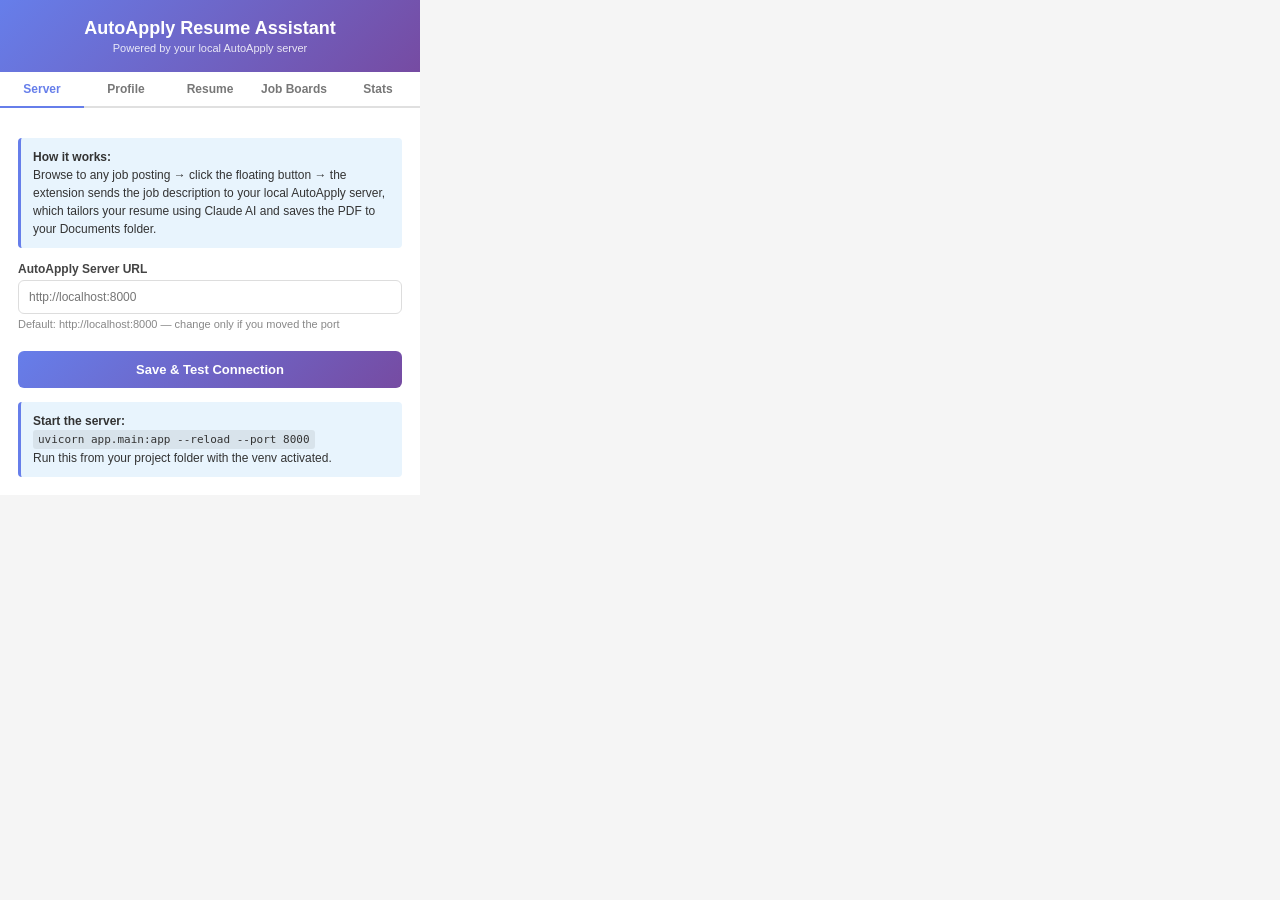
==== extension/popup.html @ b97ec0a1 "Merge Chrome extension + wire to backend; fill CLAUDE.md Chrome extension (extension/): - manifest.j" ====
<!DOCTYPE html>
<html lang="en">
<head>
  <meta charset="UTF-8">
  <title>AutoApply Resume Assistant</title>
  <style>
    * { margin: 0; padding: 0; box-sizing: border-box; }
    body {
      width: 420px;
      min-height: 480px;
      font-family: -apple-system, BlinkMacSystemFont, 'Segoe UI', sans-serif;
      background: #f5f5f5;
      color: #333;
    }
    .header {
      background: linear-gradient(135deg, #667eea 0%, #764ba2 100%);
      padding: 18px 20px;
      color: white;
      text-align: center;
    }
    .header h1 { font-size: 18px; margin-bottom: 3px; }
    .header p  { font-size: 11px; opacity: 0.85; }

    .tabs {
      display: flex;
      background: white;
      border-bottom: 2px solid #e0e0e0;
    }
    .tab {
      flex: 1;
      padding: 10px 4px;
      text-align: center;
      cursor: pointer;
      background: white;
      border: none;
      font-size: 12px;
      font-weight: 600;
      color: #777;
      transition: color 0.2s;
    }
    .tab.active { color: #667eea; border-bottom: 2px solid #667eea; margin-bottom: -2px; }

    .tab-content { display: none; padding: 18px; background: white; max-height: 420px; overflow-y: auto; }
    .tab-content.active { display: block; }

    .form-group { margin-bottom: 13px; }
    .form-group label { display: block; margin-bottom: 4px; font-weight: 600; font-size: 12px; color: #444; }
    .form-group input, .form-group textarea {
      width: 100%;
      padding: 9px 10px;
      border: 1.5px solid #ddd;
      border-radius: 6px;
      font-size: 12px;
      font-family: inherit;
      transition: border-color 0.2s;
    }
    .form-group input:focus, .form-group textarea:focus { outline: none; border-color: #667eea; }
    .form-group textarea { resize: vertical; min-height: 110px; }

    .btn {
      width: 100%;
      padding: 11px;
      border: none;
      border-radius: 6px;
      font-size: 13px;
      font-weight: 600;
      cursor: pointer;
      margin-top: 8px;
      transition: opacity 0.2s;
    }
    .btn-primary { background: linear-gradient(135deg, #667eea 0%, #764ba2 100%); color: white; }
    .btn-primary:hover { opacity: 0.9; }

    .info-box {
      background: #e8f4fd;
      border-left: 3px solid #667eea;
      padding: 10px 12px;
      border-radius: 4px;
      font-size: 12px;
      line-height: 1.5;
      margin-top: 12px;
    }
    .small { font-size: 11px; color: #888; margin-top: 4px; }

    .status-msg { padding: 8px 10px; border-radius: 5px; margin-top: 8px; font-size: 12px; text-align: center; }
    .status-msg.success { background: #d4edda; color: #155724; }
    .status-msg.error   { background: #f8d7da; color: #721c24; }

    .stats-grid { display: grid; grid-template-columns: 1fr 1fr; gap: 10px; margin-top: 12px; }
    .stat-card {
      background: linear-gradient(135deg, #667eea 0%, #764ba2 100%);
      color: white;
      padding: 14px;
      border-radius: 8px;
      text-align: center;
    }
    .stat-card .num   { font-size: 22px; font-weight: bold; }
    .stat-card .label { font-size: 10px; opacity: 0.9; margin-top: 2px; }

    .boards-list a {
      display: block;
      padding: 10px 12px;
      background: #f8f9fa;
      border: 1px solid #e9ecef;
      border-radius: 7px;
      margin-bottom: 8px;
      text-decoration: none;
      color: #333;
      font-size: 13px;
      font-weight: 600;
      transition: background 0.2s;
    }
    .boards-list a:hover { background: #e9ecef; }
    .boards-list a span { display: block; font-size: 11px; color: #888; font-weight: normal; margin-top: 1px; }
    .boards-list .dashboard-link {
      background: linear-gradient(135deg, #667eea, #764ba2);
      color: white;
      border-color: transparent;
    }
    .boards-list .dashboard-link span { color: rgba(255,255,255,0.8); }
    .boards-list .dashboard-link:hover { opacity: 0.9; background: linear-gradient(135deg, #667eea, #764ba2); }
  </style>
</head>
<body>
  <div class="header">
    <h1>AutoApply Resume Assistant</h1>
    <p>Powered by your local AutoApply server</p>
  </div>

  <div class="tabs">
    <button class="tab active" data-tab="setup">Server</button>
    <button class="tab" data-tab="profile">Profile</button>
    <button class="tab" data-tab="resume">Resume</button>
    <button class="tab" data-tab="boards">Job Boards</button>
    <button class="tab" data-tab="stats">Stats</button>
  </div>

  <!-- Server Tab -->
  <div id="setup-tab" class="tab-content active">
    <div class="info-box" style="margin-bottom:14px;">
      <strong>How it works:</strong><br>
      Browse to any job posting → click the floating button → the extension sends
      the job description to your local AutoApply server, which tailors your resume
      using Claude AI and saves the PDF to your Documents folder.
    </div>
    <div class="form-group">
      <label>AutoApply Server URL</label>
      <input type="text" id="serverUrl" placeholder="http://localhost:8000">
      <p class="small">Default: http://localhost:8000 — change only if you moved the port</p>
    </div>
    <button class="btn btn-primary" id="saveServer">Save & Test Connection</button>
    <div id="serverStatus"></div>

    <div class="info-box" style="margin-top:14px;">
      <strong>Start the server:</strong><br>
      <code style="font-size:11px; background:rgba(0,0,0,0.07); padding:3px 5px; border-radius:3px;">
        uvicorn app.main:app --reload --port 8000
      </code><br>
      Run this from your project folder with the venv activated.
    </div>
  </div>

  <!-- Profile Tab -->
  <div id="profile-tab" class="tab-content">
    <div class="form-group"><label>First Name</label><input type="text" id="firstName" placeholder="Shane"></div>
    <div class="form-group"><label>Last Name</label><input type="text" id="lastName" placeholder="Smith"></div>
    <div class="form-group"><label>Email</label><input type="email" id="email" placeholder="shane@example.com"></div>
    <div class="form-group"><label>Phone</label><input type="tel" id="phone" placeholder="(937) 499-3269"></div>
    <div class="form-group"><label>Address</label><input type="text" id="address" placeholder="123 Main St"></div>
    <div class="form-group"><label>City</label><input type="text" id="city" placeholder="Cincinnati"></div>
    <div class="form-group"><label>State</label><input type="text" id="state" placeholder="OH"></div>
    <div class="form-group"><label>ZIP</label><input type="text" id="zip" placeholder="45202"></div>
    <div class="form-group"><label>LinkedIn</label><input type="url" id="linkedin" placeholder="https://linkedin.com/in/yourname"></div>
    <div class="form-group"><label>Website / Portfolio</label><input type="url" id="website" placeholder="https://yoursite.com"></div>
    <button class="btn btn-primary" id="saveProfile">Save Profile</button>
    <div id="profileStatus"></div>
  </div>

  <!-- Resume Tab -->
  <div id="resume-tab" class="tab-content">
    <div class="form-group">
      <label>Your Master Resume (plain text)</label>
      <textarea id="baseResume" placeholder="Paste your complete resume here. The extension reads this and sends it to the server for tailoring when you click 'Tailor Resume' on a job page."></textarea>
    </div>
    <button class="btn btn-primary" id="saveResume">Save Resume</button>
    <div id="resumeStatus"></div>
    <div class="info-box">
      <strong>Tip:</strong> Include everything — summary, all experience, all skills, education.
      The server tailors it per job without removing real experience.
    </div>
  </div>

  <!-- Job Boards Tab -->
  <div id="boards-tab" class="tab-content">
    <p style="font-size:12px; color:#666; margin-bottom:12px;">
      Open your AutoApply dashboard to browse scraped remote jobs, or jump straight to a job board.
      Once you're on a job page, click the floating button to tailor your resume.
    </p>
    <div class="boards-list">
      <a href="#" id="open-dashboard" class="dashboard-link">
        AutoApply Dashboard
        <span>Browse jobs scraped from all sources</span>
      </a>
      <a href="https://remoteok.com" target="_blank">
        RemoteOK
        <span>remoteok.com — tech remote jobs</span>
      </a>
      <a href="https://weworkremotely.com" target="_blank">
        We Work Remotely
        <span>weworkremotely.com</span>
      </a>
      <a href="https://www.remotejobs.com/jobs" target="_blank">
        RemoteJobs.com
        <span>remotejobs.com — backend, engineering roles</span>
      </a>
      <a href="https://www.linkedin.com/jobs/search/?f_WT=2" target="_blank">
        LinkedIn Remote Jobs
        <span>linkedin.com</span>
      </a>
    </div>
  </div>

  <!-- Stats Tab -->
  <div id="stats-tab" class="tab-content">
    <div class="stats-grid">
      <div class="stat-card"><div class="num" id="statsJobsViewed">0</div><div class="label">Jobs Viewed</div></div>
      <div class="stat-card"><div class="num" id="statsResumesOptimized">0</div><div class="label">Resumes Tailored</div></div>
      <div class="stat-card"><div class="num" id="statsFormsAutofilled">0</div><div class="label">Forms Filled</div></div>
      <div class="stat-card"><div class="num" id="statsAvgScore">0%</div><div class="label">Avg Match Score</div></div>
    </div>
    <button class="btn btn-primary" id="clearStats" style="margin-top:16px;">Reset Statistics</button>
  </div>

  <script src="popup.js"></script>
</body>
</html>
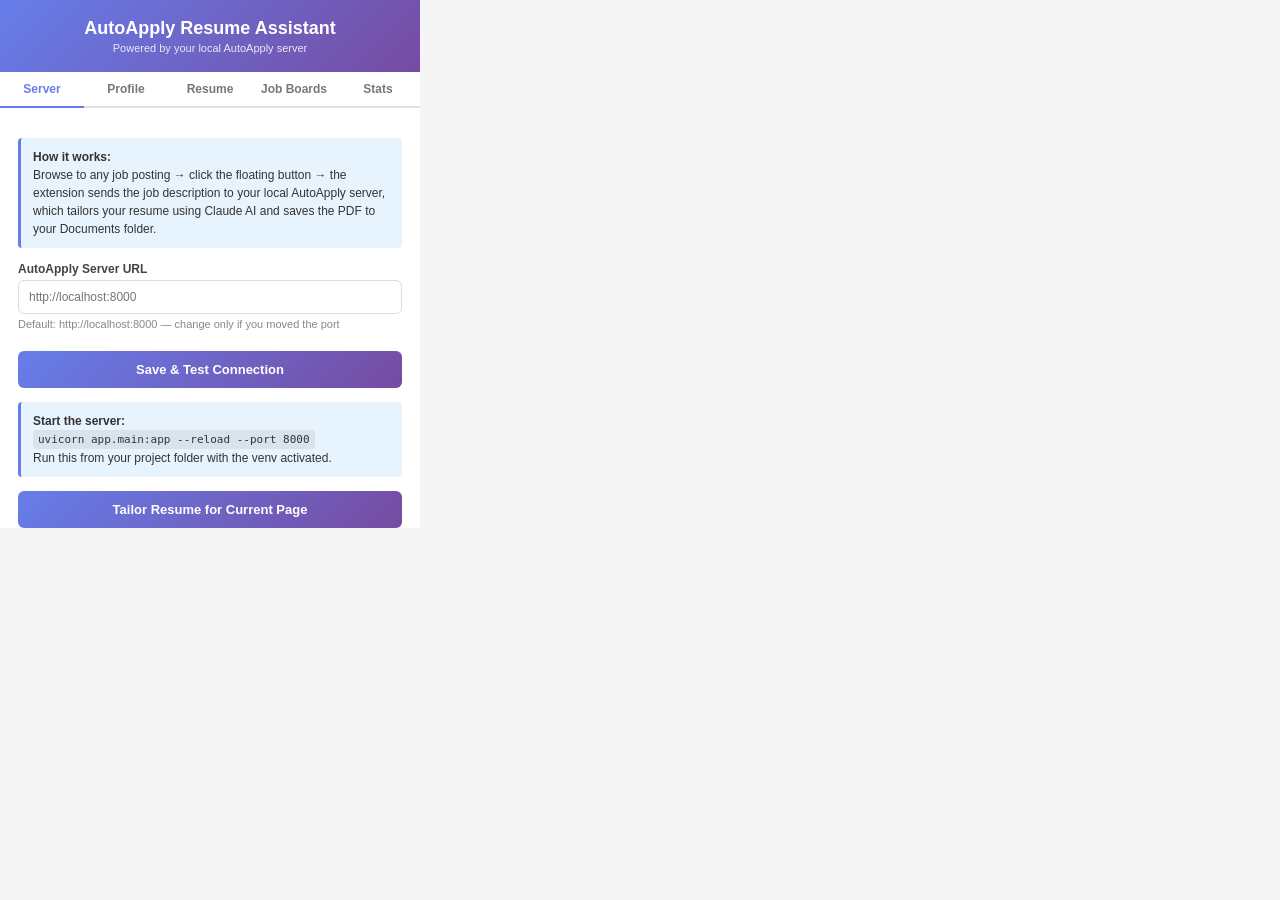
==== commit bb8c80fa: "Add PDF upload to extension popup and popup-triggered tailoring - Resume tab: file picker uploads PD" ====
--- a/extension/popup.html
+++ b/extension/popup.html
@@ -158,6 +158,11 @@
       </code><br>
       Run this from your project folder with the venv activated.
     </div>
+
+    <button class="btn btn-primary" id="tailorCurrentPage" style="margin-top:14px;">
+      Tailor Resume for Current Page
+    </button>
+    <div id="tailorStatus"></div>
   </div>
 
   <!-- Profile Tab -->
@@ -179,15 +184,27 @@
   <!-- Resume Tab -->
   <div id="resume-tab" class="tab-content">
     <div class="form-group">
-      <label>Your Master Resume (plain text)</label>
-      <textarea id="baseResume" placeholder="Paste your complete resume here. The extension reads this and sends it to the server for tailoring when you click 'Tailor Resume' on a job page."></textarea>
-    </div>
-    <button class="btn btn-primary" id="saveResume">Save Resume</button>
+      <label>Upload PDF / DOCX to Server</label>
+      <div style="display:flex; align-items:center; gap:8px; margin-top:4px;">
+        <label for="resumeFile" class="btn btn-primary" style="margin-top:0; width:auto; padding:8px 14px; cursor:pointer; font-size:12px;">
+          Choose File
+        </label>
+        <span id="fileName" class="small" style="flex:1; overflow:hidden; text-overflow:ellipsis; white-space:nowrap;">No file selected</span>
+        <input type="file" id="resumeFile" accept=".pdf,.docx,.doc" style="display:none">
+      </div>
+      <p class="small" style="margin-top:6px;">Parses and stores your resume on the local server — no text pasting needed.</p>
+    </div>
+    <button class="btn btn-primary" id="uploadResume">Upload to Server</button>
+    <div id="uploadStatus"></div>
+
+    <div style="margin:14px 0 10px; text-align:center; font-size:11px; color:#aaa; border-top:1px solid #eee; padding-top:10px;">or paste resume text as fallback</div>
+
+    <div class="form-group">
+      <label>Resume Text (optional)</label>
+      <textarea id="baseResume" placeholder="Paste your complete resume here if you prefer not to upload the file."></textarea>
+    </div>
+    <button class="btn btn-primary" id="saveResume">Save Text Resume</button>
     <div id="resumeStatus"></div>
-    <div class="info-box">
-      <strong>Tip:</strong> Include everything — summary, all experience, all skills, education.
-      The server tailors it per job without removing real experience.
-    </div>
   </div>
 
   <!-- Job Boards Tab -->
@@ -201,17 +218,17 @@
         AutoApply Dashboard
         <span>Browse jobs scraped from all sources</span>
       </a>
-      <a href="https://remoteok.com" target="_blank">
-        RemoteOK
-        <span>remoteok.com — tech remote jobs</span>
-      </a>
-      <a href="https://weworkremotely.com" target="_blank">
-        We Work Remotely
-        <span>weworkremotely.com</span>
+      <a href="https://remotive.com/remote-jobs" target="_blank">
+        Remotive
+        <span>remotive.com — free JSON API, scraped by backend</span>
+      </a>
+      <a href="https://jobicy.com/jobs" target="_blank">
+        Jobicy
+        <span>jobicy.com — free RSS feed, scraped by backend</span>
       </a>
       <a href="https://www.remotejobs.com/jobs" target="_blank">
         RemoteJobs.com
-        <span>remotejobs.com — backend, engineering roles</span>
+        <span>remotejobs.com — scraped by backend</span>
       </a>
       <a href="https://www.linkedin.com/jobs/search/?f_WT=2" target="_blank">
         LinkedIn Remote Jobs
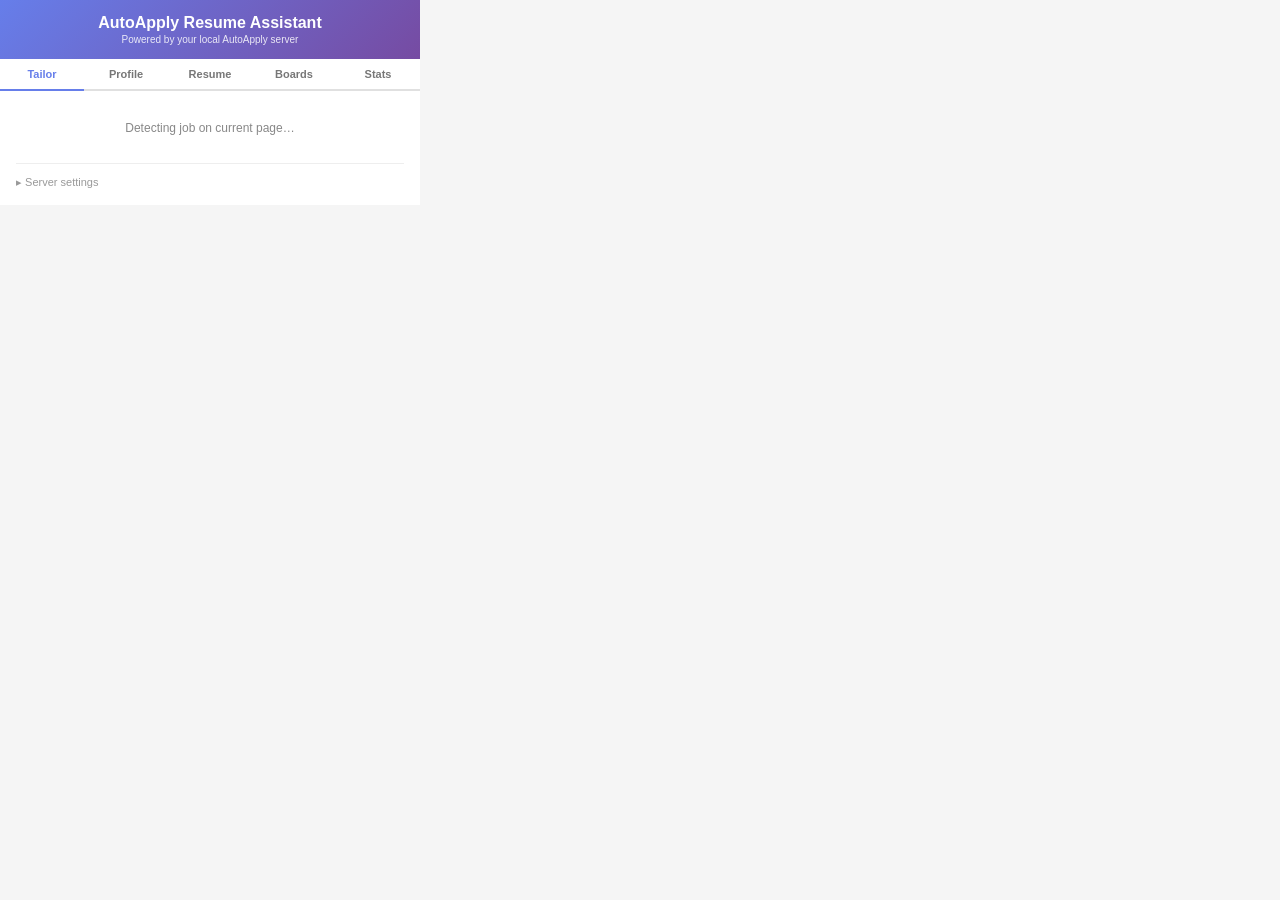
==== commit 45039874: "Move tailor UI to popup; output files named by person+company+date Extension: - Sidebar and floating" ====
--- a/extension/popup.html
+++ b/extension/popup.html
@@ -14,12 +14,12 @@
     }
     .header {
       background: linear-gradient(135deg, #667eea 0%, #764ba2 100%);
-      padding: 18px 20px;
+      padding: 14px 20px;
       color: white;
       text-align: center;
     }
-    .header h1 { font-size: 18px; margin-bottom: 3px; }
-    .header p  { font-size: 11px; opacity: 0.85; }
+    .header h1 { font-size: 16px; margin-bottom: 2px; }
+    .header p  { font-size: 10px; opacity: 0.85; }
 
     .tabs {
       display: flex;
@@ -28,26 +28,26 @@
     }
     .tab {
       flex: 1;
-      padding: 10px 4px;
+      padding: 9px 4px;
       text-align: center;
       cursor: pointer;
       background: white;
       border: none;
-      font-size: 12px;
+      font-size: 11px;
       font-weight: 600;
       color: #777;
       transition: color 0.2s;
     }
     .tab.active { color: #667eea; border-bottom: 2px solid #667eea; margin-bottom: -2px; }
 
-    .tab-content { display: none; padding: 18px; background: white; max-height: 420px; overflow-y: auto; }
+    .tab-content { display: none; padding: 16px; background: white; max-height: 480px; overflow-y: auto; }
     .tab-content.active { display: block; }
 
-    .form-group { margin-bottom: 13px; }
+    .form-group { margin-bottom: 11px; }
     .form-group label { display: block; margin-bottom: 4px; font-weight: 600; font-size: 12px; color: #444; }
     .form-group input, .form-group textarea {
       width: 100%;
-      padding: 9px 10px;
+      padding: 8px 10px;
       border: 1.5px solid #ddd;
       border-radius: 6px;
       font-size: 12px;
@@ -55,55 +55,126 @@
       transition: border-color 0.2s;
     }
     .form-group input:focus, .form-group textarea:focus { outline: none; border-color: #667eea; }
-    .form-group textarea { resize: vertical; min-height: 110px; }
+    .form-group textarea { resize: vertical; min-height: 100px; }
 
     .btn {
       width: 100%;
-      padding: 11px;
+      padding: 10px;
       border: none;
       border-radius: 6px;
       font-size: 13px;
       font-weight: 600;
       cursor: pointer;
-      margin-top: 8px;
+      margin-top: 6px;
       transition: opacity 0.2s;
     }
+    .btn:disabled { opacity: 0.6; cursor: not-allowed; }
     .btn-primary { background: linear-gradient(135deg, #667eea 0%, #764ba2 100%); color: white; }
-    .btn-primary:hover { opacity: 0.9; }
+    .btn-primary:hover:not(:disabled) { opacity: 0.9; }
+    .btn-outline { background: white; color: #667eea; border: 1.5px solid #667eea; }
+    .btn-outline:hover:not(:disabled) { background: #f0f0ff; }
 
     .info-box {
       background: #e8f4fd;
       border-left: 3px solid #667eea;
-      padding: 10px 12px;
+      padding: 9px 12px;
       border-radius: 4px;
       font-size: 12px;
       line-height: 1.5;
-      margin-top: 12px;
-    }
-    .small { font-size: 11px; color: #888; margin-top: 4px; }
+    }
+    .small { font-size: 11px; color: #888; margin-top: 3px; }
 
     .status-msg { padding: 8px 10px; border-radius: 5px; margin-top: 8px; font-size: 12px; text-align: center; }
     .status-msg.success { background: #d4edda; color: #155724; }
     .status-msg.error   { background: #f8d7da; color: #721c24; }
 
-    .stats-grid { display: grid; grid-template-columns: 1fr 1fr; gap: 10px; margin-top: 12px; }
+    /* Tailor tab */
+    .job-card {
+      background: #f8f9fa;
+      border: 1.5px solid #e0e0e0;
+      border-radius: 8px;
+      padding: 12px 14px;
+      margin-bottom: 10px;
+    }
+    .job-title { font-size: 14px; font-weight: 700; color: #222; margin-bottom: 3px; }
+    .job-company { font-size: 12px; color: #666; }
+
+    .detecting-msg { font-size: 12px; color: #888; text-align: center; padding: 14px 0; }
+
+    .tailor-loading {
+      text-align: center;
+      padding: 14px;
+      color: #667eea;
+      font-size: 12px;
+      display: none;
+    }
+    .tailor-loading::before {
+      content: '';
+      display: block;
+      width: 28px;
+      height: 28px;
+      margin: 0 auto 8px;
+      border: 3px solid #e0e0e0;
+      border-top-color: #667eea;
+      border-radius: 50%;
+      animation: spin 0.8s linear infinite;
+    }
+    @keyframes spin { to { transform: rotate(360deg); } }
+
+    .result-box { margin-top: 10px; }
+    .result-score {
+      display: flex;
+      align-items: baseline;
+      gap: 6px;
+      margin-bottom: 8px;
+    }
+    .score-num { font-size: 32px; font-weight: 800; color: #667eea; }
+    .score-label { font-size: 13px; color: #555; }
+
+    .kw-chips { display: flex; flex-wrap: wrap; gap: 4px; margin-bottom: 10px; }
+    .kw-chip {
+      background: #e3f2fd;
+      color: #1565c0;
+      padding: 2px 8px;
+      border-radius: 10px;
+      font-size: 11px;
+    }
+
+    .pdf-note { font-size: 11px; color: #888; text-align: center; margin-top: 6px; }
+
+    /* Server settings collapsible */
+    .server-details { margin-top: 14px; border-top: 1px solid #eee; padding-top: 12px; }
+    .server-details summary {
+      font-size: 11px;
+      color: #999;
+      cursor: pointer;
+      user-select: none;
+      list-style: none;
+    }
+    .server-details summary::before { content: '▸ '; }
+    .server-details[open] summary::before { content: '▾ '; }
+    .server-inner { margin-top: 10px; }
+
+    /* Stats */
+    .stats-grid { display: grid; grid-template-columns: 1fr 1fr; gap: 10px; margin-top: 10px; }
     .stat-card {
       background: linear-gradient(135deg, #667eea 0%, #764ba2 100%);
       color: white;
-      padding: 14px;
+      padding: 12px;
       border-radius: 8px;
       text-align: center;
     }
-    .stat-card .num   { font-size: 22px; font-weight: bold; }
+    .stat-card .num   { font-size: 20px; font-weight: bold; }
     .stat-card .label { font-size: 10px; opacity: 0.9; margin-top: 2px; }
 
+    /* Job boards */
     .boards-list a {
       display: block;
-      padding: 10px 12px;
+      padding: 9px 12px;
       background: #f8f9fa;
       border: 1px solid #e9ecef;
       border-radius: 7px;
-      margin-bottom: 8px;
+      margin-bottom: 7px;
       text-decoration: none;
       color: #333;
       font-size: 13px;
@@ -128,41 +199,41 @@
   </div>
 
   <div class="tabs">
-    <button class="tab active" data-tab="setup">Server</button>
+    <button class="tab active" data-tab="tailor">Tailor</button>
     <button class="tab" data-tab="profile">Profile</button>
     <button class="tab" data-tab="resume">Resume</button>
-    <button class="tab" data-tab="boards">Job Boards</button>
+    <button class="tab" data-tab="boards">Boards</button>
     <button class="tab" data-tab="stats">Stats</button>
   </div>
 
-  <!-- Server Tab -->
-  <div id="setup-tab" class="tab-content active">
-    <div class="info-box" style="margin-bottom:14px;">
-      <strong>How it works:</strong><br>
-      Browse to any job posting → click the floating button → the extension sends
-      the job description to your local AutoApply server, which tailors your resume
-      using Claude AI and saves the PDF to your Documents folder.
-    </div>
-    <div class="form-group">
-      <label>AutoApply Server URL</label>
-      <input type="text" id="serverUrl" placeholder="http://localhost:8000">
-      <p class="small">Default: http://localhost:8000 — change only if you moved the port</p>
-    </div>
-    <button class="btn btn-primary" id="saveServer">Save & Test Connection</button>
-    <div id="serverStatus"></div>
-
-    <div class="info-box" style="margin-top:14px;">
-      <strong>Start the server:</strong><br>
-      <code style="font-size:11px; background:rgba(0,0,0,0.07); padding:3px 5px; border-radius:3px;">
-        uvicorn app.main:app --reload --port 8000
-      </code><br>
-      Run this from your project folder with the venv activated.
-    </div>
-
-    <button class="btn btn-primary" id="tailorCurrentPage" style="margin-top:14px;">
-      Tailor Resume for Current Page
+  <!-- Tailor Tab -->
+  <div id="tailor-tab" class="tab-content active">
+    <div id="job-info-card">
+      <p class="detecting-msg">Detecting job on current page…</p>
+    </div>
+
+    <button class="btn btn-primary" id="tailor-btn" style="display:none;">
+      Tailor Resume for This Job
     </button>
-    <div id="tailorStatus"></div>
+
+    <div class="tailor-loading" id="tailor-loading">Tailoring resume… ~20–30s</div>
+
+    <div id="tailor-result"></div>
+
+    <details class="server-details">
+      <summary>Server settings</summary>
+      <div class="server-inner">
+        <div class="form-group" style="margin-top:8px;">
+          <label>AutoApply Server URL</label>
+          <input type="text" id="serverUrl" placeholder="http://localhost:8000">
+        </div>
+        <button class="btn btn-primary" id="saveServer" style="font-size:12px; padding:8px;">Save &amp; Test Connection</button>
+        <div id="serverStatus"></div>
+        <p class="small" style="margin-top:8px;">
+          Start server: <code style="background:#f0f0f0; padding:2px 4px; border-radius:3px; font-size:10px;">uvicorn app.main:app --reload --port 8000</code>
+        </p>
+      </div>
+    </details>
   </div>
 
   <!-- Profile Tab -->
@@ -197,7 +268,7 @@
     <button class="btn btn-primary" id="uploadResume">Upload to Server</button>
     <div id="uploadStatus"></div>
 
-    <div style="margin:14px 0 10px; text-align:center; font-size:11px; color:#aaa; border-top:1px solid #eee; padding-top:10px;">or paste resume text as fallback</div>
+    <div style="margin:12px 0 8px; text-align:center; font-size:11px; color:#aaa; border-top:1px solid #eee; padding-top:10px;">or paste resume text as fallback</div>
 
     <div class="form-group">
       <label>Resume Text (optional)</label>
@@ -209,9 +280,8 @@
 
   <!-- Job Boards Tab -->
   <div id="boards-tab" class="tab-content">
-    <p style="font-size:12px; color:#666; margin-bottom:12px;">
+    <p style="font-size:12px; color:#666; margin-bottom:10px;">
       Open your AutoApply dashboard to browse scraped remote jobs, or jump straight to a job board.
-      Once you're on a job page, click the floating button to tailor your resume.
     </p>
     <div class="boards-list">
       <a href="#" id="open-dashboard" class="dashboard-link">
@@ -245,7 +315,7 @@
       <div class="stat-card"><div class="num" id="statsFormsAutofilled">0</div><div class="label">Forms Filled</div></div>
       <div class="stat-card"><div class="num" id="statsAvgScore">0%</div><div class="label">Avg Match Score</div></div>
     </div>
-    <button class="btn btn-primary" id="clearStats" style="margin-top:16px;">Reset Statistics</button>
+    <button class="btn btn-primary" id="clearStats" style="margin-top:14px;">Reset Statistics</button>
   </div>
 
   <script src="popup.js"></script>
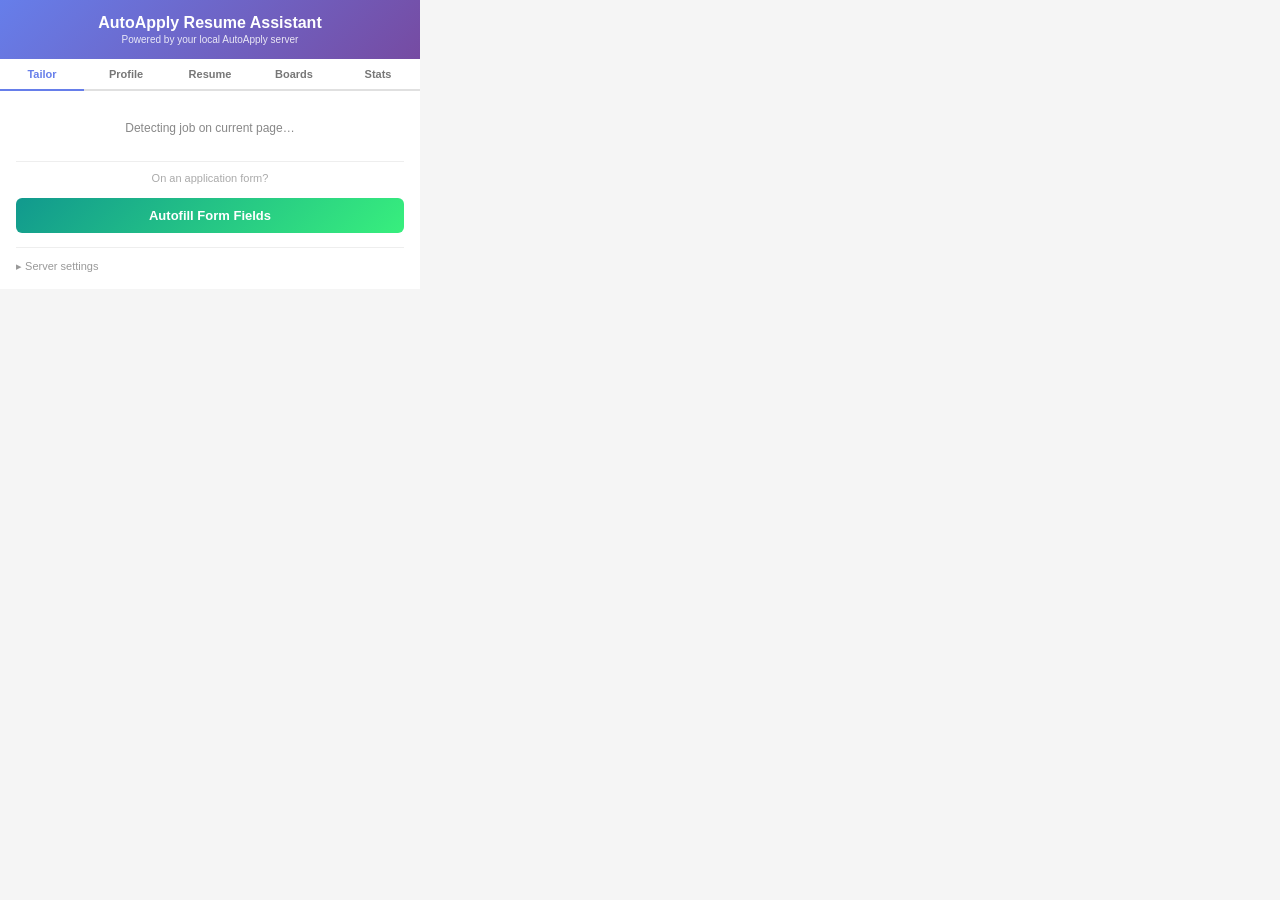
==== commit da4d2aa2: "Add Workday autofill system and resume auto-load on startup - profiles/profile.json: pre-filled prof" ====
--- a/extension/popup.html
+++ b/extension/popup.html
@@ -142,6 +142,11 @@
 
     .pdf-note { font-size: 11px; color: #888; text-align: center; margin-top: 6px; }
 
+    /* Autofill button */
+    .btn-autofill { background: linear-gradient(135deg, #11998e 0%, #38ef7d 100%); color: white; }
+    .btn-autofill:hover:not(:disabled) { opacity: 0.9; }
+    .autofill-divider { text-align: center; font-size: 11px; color: #aaa; margin: 12px 0 8px; border-top: 1px solid #eee; padding-top: 10px; }
+
     /* Server settings collapsible */
     .server-details { margin-top: 14px; border-top: 1px solid #eee; padding-top: 12px; }
     .server-details summary {
@@ -219,6 +224,10 @@
     <div class="tailor-loading" id="tailor-loading">Tailoring resume… ~20–30s</div>
 
     <div id="tailor-result"></div>
+
+    <div class="autofill-divider">On an application form?</div>
+    <button class="btn btn-autofill" id="autofill-btn">Autofill Form Fields</button>
+    <div id="autofill-status"></div>
 
     <details class="server-details">
       <summary>Server settings</summary>
